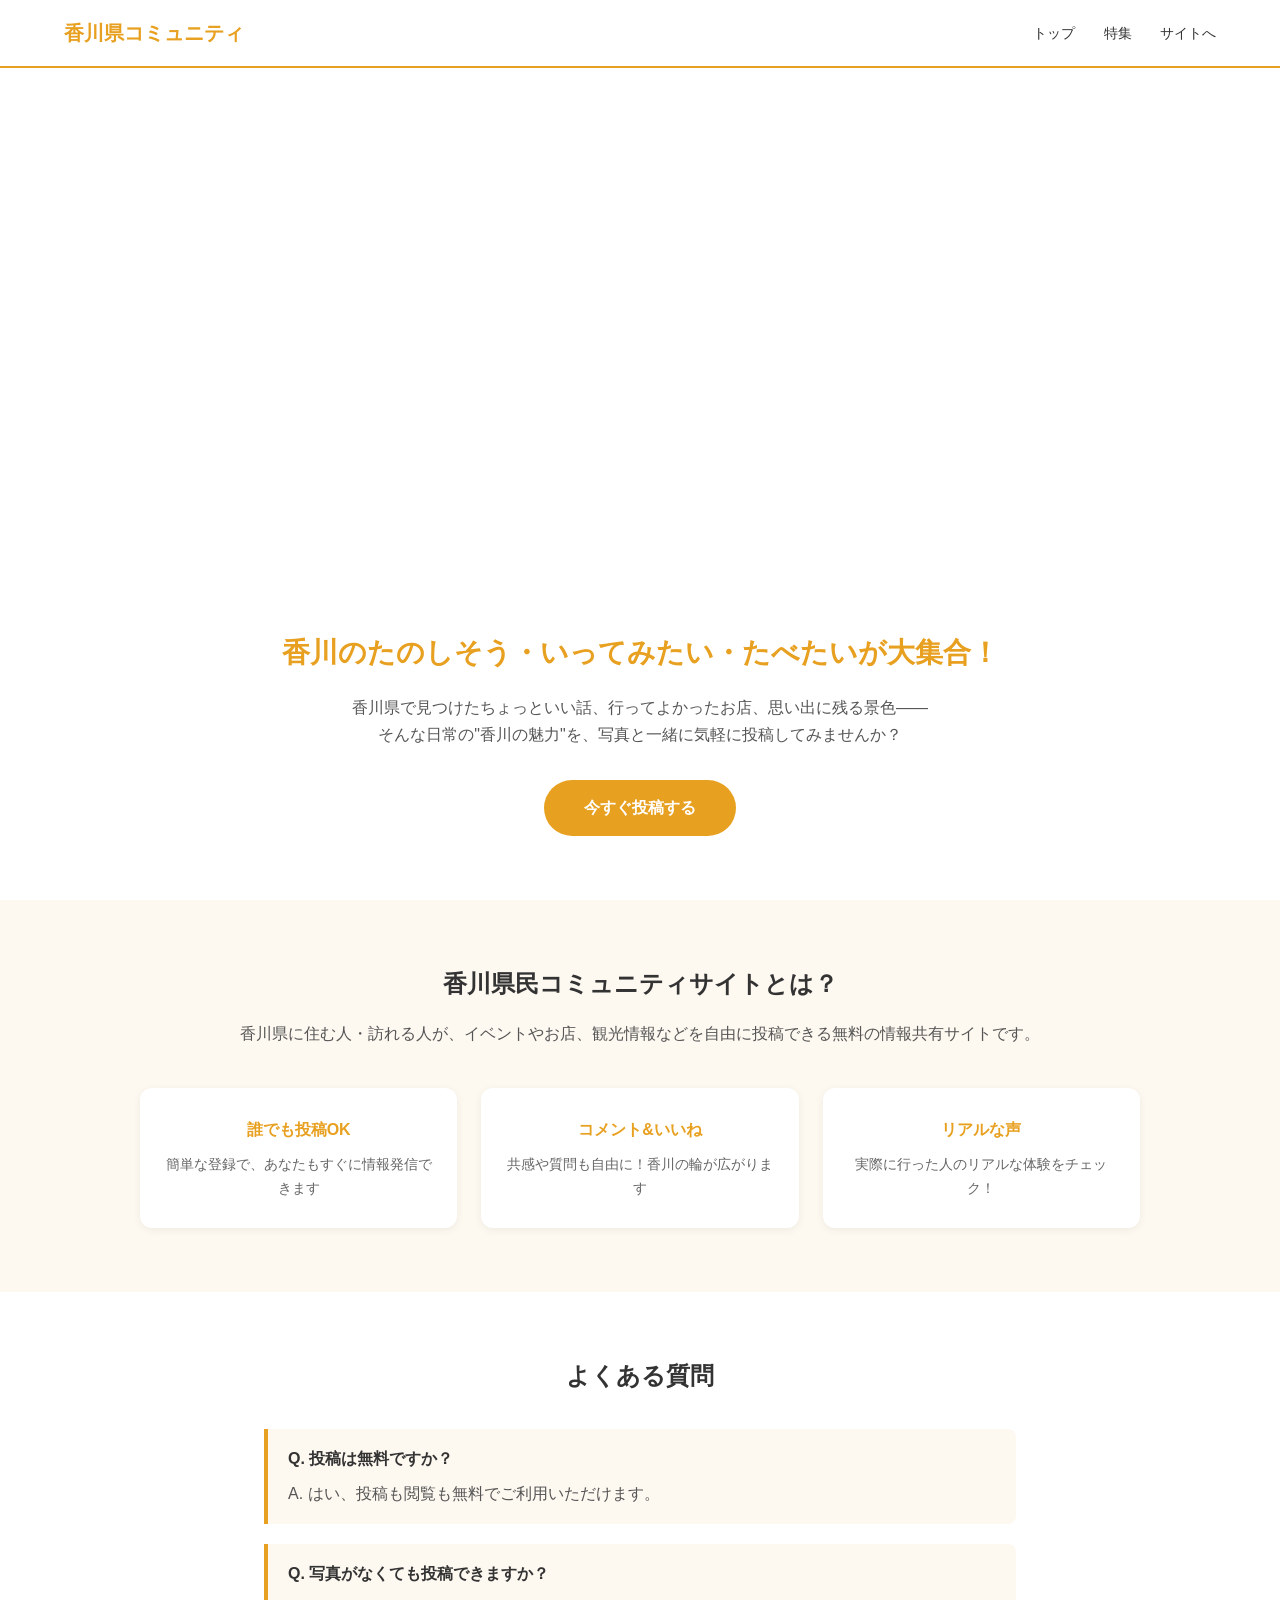
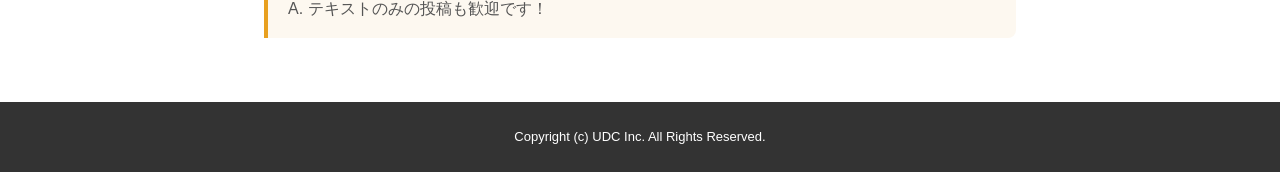
==== index.html @ 6150a7b4 "feat: 大まかな内容完成" ====
<!DOCTYPE html>
<html lang="ja">
<head>
    <meta charset="UTF-8">
    <meta name="viewport" content="width=device-width, initial-scale=1.0">
    <title>香川県コミュニティサイト</title>
    <link rel="stylesheet" href="css/style.css">
</head>
<body>
    
    <header>
        <div class="header-inner">
            <div class="logo">香川県コミュニティ</div>
            <nav>
                <a href="index.html">トップ</a>
                <a href="feature.html">特集</a>
                <a href="community.html">サイトへ</a>
            </nav>
        </div>
    </header>

    <main>
        <section class="slideshow">
            <div class="slides">
                <div class="slide" id="slide1"></div>
                <div class="slide" id="slide2"></div>
                <div class="slide" id="slide3"></div>
            </div>
        </section>

        <section class="intro">
            <h1>香川のたのしそう・いってみたい・たべたいが大集合！</h1>
            <p>香川県で見つけたちょっといい話、行ってよかったお店、思い出に残る景色——<br>
            そんな日常の"香川の魅力"を、写真と一緒に気軽に投稿してみませんか？</p>
            <a href="community.html" class="btn">今すぐ投稿する</a>
          </section>

          <section class="about">
            <h2>香川県民コミュニティサイトとは？</h2>
            <p>香川県に住む人・訪れる人が、イベントやお店、観光情報などを自由に投稿できる無料の情報共有サイトです。</p>
            <div class="features">
              <div class="feature">
                <h3>誰でも投稿OK</h3>
                <p>簡単な登録で、あなたもすぐに情報発信できます</p>
              </div>
              <div class="feature">
                <h3>コメント&いいね</h3>
                <p>共感や質問も自由に！香川の輪が広がります</p>
              </div>
              <div class="feature">
                <h3>リアルな声</h3>
                <p>実際に行った人のリアルな体験をチェック！</p>
              </div>
            </div>
          </section>

          <section class="faq">
            <h2>よくある質問</h2>
            <div class="faq-item">
              <p class="question">Q. 投稿は無料ですか？</p>
              <p class="answer">A. はい、投稿も閲覧も無料でご利用いただけます。</p>
            </div>
            <div class="faq-item">
              <p class="question">Q. 写真がなくても投稿できますか？</p>
              <p class="answer">A. テキストのみの投稿も歓迎です！</p>
            </div>
          </section>
    </main>

    <footer>
        <p>Copyright (c) UDC Inc. All Rights Reserved.</p>
    </footer>
</body>
</html>
---- css/style.css ----
* {
    box-sizing: border-box;
    margin: 0;
    padding: 0;
  }
  
  body {
    font-family: 'Hiragino Kaku Gothic ProN', 'Noto Sans JP', sans-serif;
    color: #333;
    line-height: 1.7;
  }
  
  /* ヘッダー */
  header {
    background: #fff;
    border-bottom: 2px solid #e8a020;
    position: sticky;
    top: 0;
    z-index: 100;
  }
  
  .header-inner {
    max-width: 1200px;
    margin: 0 auto;
    padding: 16px 24px;
    display: flex;
    justify-content: space-between;
    align-items: center;
  }
  
  .logo {
    font-size: 20px;
    font-weight: 700;
    color: #e8a020;
  }
  
  nav a {
    text-decoration: none;
    color: #333;
    margin-left: 24px;
    font-size: 14px;
    font-weight: 500;
  }
  
  nav a:hover {
    color: #e8a020;
  }
  
  /* ===== CSSのみのスライドショー ===== */
  .slideshow {
    width: 100%;
    overflow: hidden;
    position: relative;
  }
  
  .slides {
    display: flex;
    width: 300%;
    animation: slide 9s infinite;
  }
  
  .slide {
    width: 100vw;
    height: 500px;
    background-size: cover;
    background-position: center;
    flex-shrink: 0;
  }
  
  #slide1 { background-image: url('../images/2031981_m.jpg'); }
  #slide2 { background-image: url('../images/3590326_s.jpg'); }
  #slide3 { background-image: url('../images/32230000_m.jpg'); }
  
  @keyframes slide {
    0%   { transform: translateX(0); }
    30%  { transform: translateX(0); }
    33%  { transform: translateX(-33.333%); }
    63%  { transform: translateX(-33.333%); }
    66%  { transform: translateX(-66.666%); }
    96%  { transform: translateX(-66.666%); }
    100% { transform: translateX(0); }
  }
  
  /* サービス紹介 */
  .intro {
    max-width: 800px;
    margin: 64px auto;
    padding: 0 24px;
    text-align: center;
  }
  
  .intro h1 {
    font-size: 28px;
    color: #e8a020;
    margin-bottom: 20px;
    line-height: 1.5;
  }
  
  .intro p {
    font-size: 16px;
    color: #555;
    margin-bottom: 32px;
  }
  
  .btn {
    display: inline-block;
    background: #e8a020;
    color: #fff;
    padding: 14px 40px;
    border-radius: 999px;
    text-decoration: none;
    font-weight: 700;
    font-size: 16px;
    transition: background 0.2s;
  }
  
  .btn:hover {
    background: #c88010;
  }
  
  /* サイト説明 */
  .about {
    background: #fdf8f0;
    padding: 64px 24px;
  }
  
  .about h2 {
    text-align: center;
    font-size: 24px;
    margin-bottom: 16px;
    color: #333;
  }
  
  .about > p {
    text-align: center;
    color: #555;
    margin-bottom: 40px;
  }
  
  .features {
    max-width: 1000px;
    margin: 0 auto;
    display: flex;
    gap: 24px;
    justify-content: center;
  }
  
  .feature {
    background: #fff;
    border-radius: 12px;
    padding: 28px 24px;
    flex: 1;
    text-align: center;
    box-shadow: 0 2px 8px rgba(0,0,0,0.06);
  }
  
  .feature h3 {
    font-size: 16px;
    color: #e8a020;
    margin-bottom: 10px;
  }
  
  .feature p {
    font-size: 14px;
    color: #666;
  }

  main {
    min-height: 600px;
  }
  
  /* FAQ */
  .faq {
    max-width: 800px;
    margin: 64px auto;
    padding: 0 24px;
  }
  
  .faq h2 {
    font-size: 24px;
    margin-bottom: 32px;
    text-align: center;
  }
  
  .faq-item {
    border-left: 4px solid #e8a020;
    padding: 16px 20px;
    margin-bottom: 20px;
    background: #fdf8f0;
    border-radius: 0 8px 8px 0;
  }
  
  .question {
    font-weight: 700;
    margin-bottom: 8px;
    color: #333;
  }
  
  .answer {
    color: #555;
  }
  
  /* フッター */
  footer {
    background: #333;
    color: #fff;
    text-align: center;
    padding: 24px;
    font-size: 13px;
  }

  /* 特集ヒーロー */
.feature-hero {
    background: #fdf8f0;
    text-align: center;
    padding: 48px 24px;
    border-bottom: 2px solid #e8a020;
  }
  
  .feature-hero h1 {
    font-size: 28px;
    color: #333;
    margin-bottom: 8px;
  }
  
  .feature-hero p {
    color: #777;
    font-size: 15px;
  }
  
  /* 投稿グリッド */
  .posts {
    max-width: 1200px;
    margin: 48px auto;
    padding: 0 24px;
  }
  
  .post-grid {
    display: grid;
    grid-template-columns: 1fr 1fr;
    gap: 24px;
  }
  
  /* 投稿カード */
  .post-card {
    text-decoration: none;
    color: inherit;
    background: #fff;
    border-radius: 12px;
    overflow: hidden;
    box-shadow: 0 2px 8px rgba(0,0,0,0.08);
    transition: transform 0.2s, box-shadow 0.2s;
    display: block;
  }
  
  .post-card:hover {
    transform: translateY(-4px);
    box-shadow: 0 8px 20px rgba(0,0,0,0.12);
  }
  
  .post-card img {
    width: 100%;
    height: 200px;
    object-fit: cover;
  }
  
  .post-body {
    padding: 16px;
  }
  
  .post-cat {
    display: inline-block;
    background: #fdf0d0;
    color: #e8a020;
    font-size: 12px;
    padding: 2px 10px;
    border-radius: 999px;
    margin-bottom: 8px;
    font-weight: 600;
  }
  
  .post-body h2 {
    font-size: 16px;
    margin-bottom: 8px;
    line-height: 1.5;
  }
  
  .post-text {
    font-size: 13px;
    color: #666;
    margin-bottom: 12px;
    line-height: 1.6;
  }
  
  .post-meta {
    display: flex;
    gap: 12px;
    font-size: 13px;
    color: #999;
  }
  
  /* スマホ: 1列 */
  @media (max-width: 768px) {
    .post-grid {
      grid-template-columns: 1fr;
    }
  
    .feature-hero h1 {
      font-size: 22px;
    }
  }
  
  /* ===== レスポンシブ ===== */
  @media (max-width: 768px) {
    .slide {
      height: 250px;
    }
  
    .intro h1 {
      font-size: 20px;
    }
  
    .features {
      flex-direction: column;
    }
  
    nav a {
      margin-left: 12px;
      font-size: 12px;
    }
  }
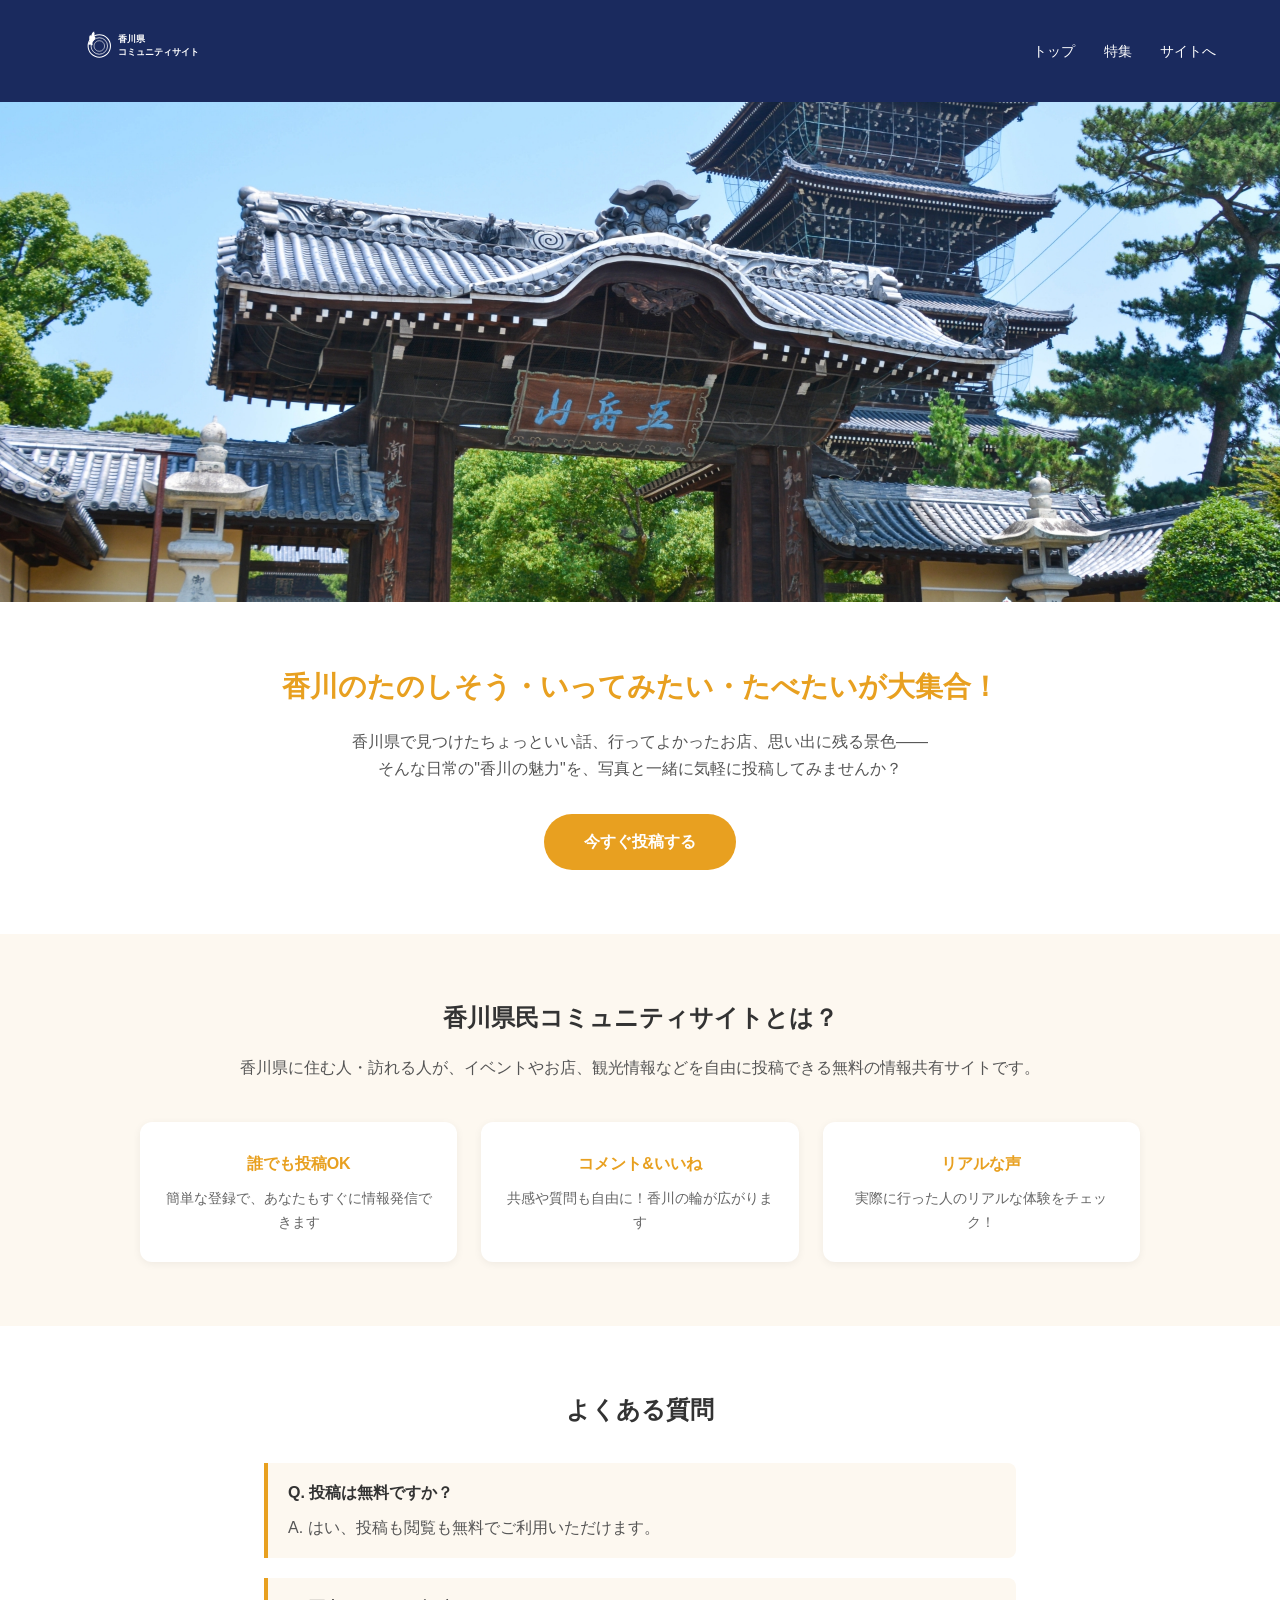
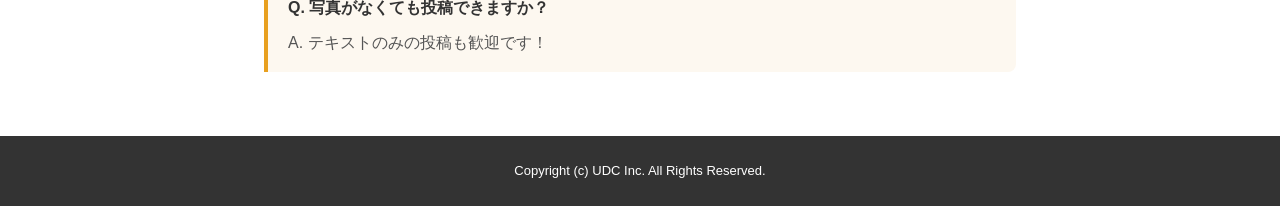
==== commit 7b1dc88c: "feat: logo画像追加" ====
--- a/index.html
+++ b/index.html
@@ -9,14 +9,33 @@
 <body>
     
     <header>
-        <div class="header-inner">
-            <div class="logo">香川県コミュニティ</div>
-            <nav>
-                <a href="index.html">トップ</a>
-                <a href="feature.html">特集</a>
-                <a href="community.html">サイトへ</a>
-            </nav>
-        </div>
+      <div class="header-inner">
+        <a href="index.html" class="logo">
+          <svg width="200" height="60" viewBox="0 0 680 200" xmlns="http://www.w3.org/2000/svg">
+            <style>.logo-text { font-family: 'Noto Sans JP', sans-serif; font-weight: 700; fill: #fff; }</style>
+            <g transform="translate(120, 100)">
+              <circle cx="0" cy="0" r="38" fill="none" stroke="#fff" stroke-width="3.5"/>
+              <circle cx="0" cy="0" r="28" fill="none" stroke="#fff" stroke-width="2.5"/>
+              <circle cx="0" cy="0" r="18" fill="none" stroke="#fff" stroke-width="2"/>
+              <g transform="translate(-22, -36) rotate(15)">
+                <ellipse cx="0" cy="0" rx="5" ry="12" fill="#fff"/>
+                <ellipse cx="-8" cy="10" rx="5" ry="11" fill="#fff" transform="rotate(-20)"/>
+                <ellipse cx="8" cy="10" rx="5" ry="11" fill="#fff" transform="rotate(20)"/>
+                <ellipse cx="-14" cy="22" rx="4" ry="9" fill="#fff" transform="rotate(-35)"/>
+                <ellipse cx="14" cy="22" rx="4" ry="9" fill="#fff" transform="rotate(35)"/>
+                <line x1="0" y1="-12" x2="0" y2="32" stroke="#fff" stroke-width="2" stroke-linecap="round"/>
+              </g>
+            </g>
+            <text x="185" y="88" class="logo-text" font-size="32">香川県</text>
+            <text x="185" y="130" class="logo-text" font-size="32">コミュニティサイト</text>
+          </svg>
+        </a>
+        <nav>
+          <a href="index.html">トップ</a>
+          <a href="feature.html">特集</a>
+          <a href="community.html">サイトへ</a>
+        </nav>
+      </div>
     </header>
 
     <main>
--- a/css/style.css
+++ b/css/style.css
@@ -12,13 +12,24 @@
   
   /* ヘッダー */
   header {
-    background: #fff;
-    border-bottom: 2px solid #e8a020;
+    background: #1a2a5e;
+    border-bottom: none;
     position: sticky;
     top: 0;
     z-index: 100;
   }
   
+  nav a {
+    color: #fff;  /* 白文字に変更 */
+    margin-left: 24px;
+    font-size: 14px;
+    font-weight: 500;
+    text-decoration: none;
+  }
+  
+  nav a:hover {
+    color: #f0c040;
+  }
   .header-inner {
     max-width: 1200px;
     margin: 0 auto;
@@ -33,8 +44,14 @@
     font-weight: 700;
     color: #e8a020;
   }
-  
-  nav a {
+
+  .logo img {
+    height: 48px;
+    width: auto;
+    mix-blend-mode: screen;  /* 背景を透過して見せる */
+  }
+  
+  /* nav a {
     text-decoration: none;
     color: #333;
     margin-left: 24px;
@@ -44,7 +61,7 @@
   
   nav a:hover {
     color: #e8a020;
-  }
+  } */
   
   /* ===== CSSのみのスライドショー ===== */
   .slideshow {
